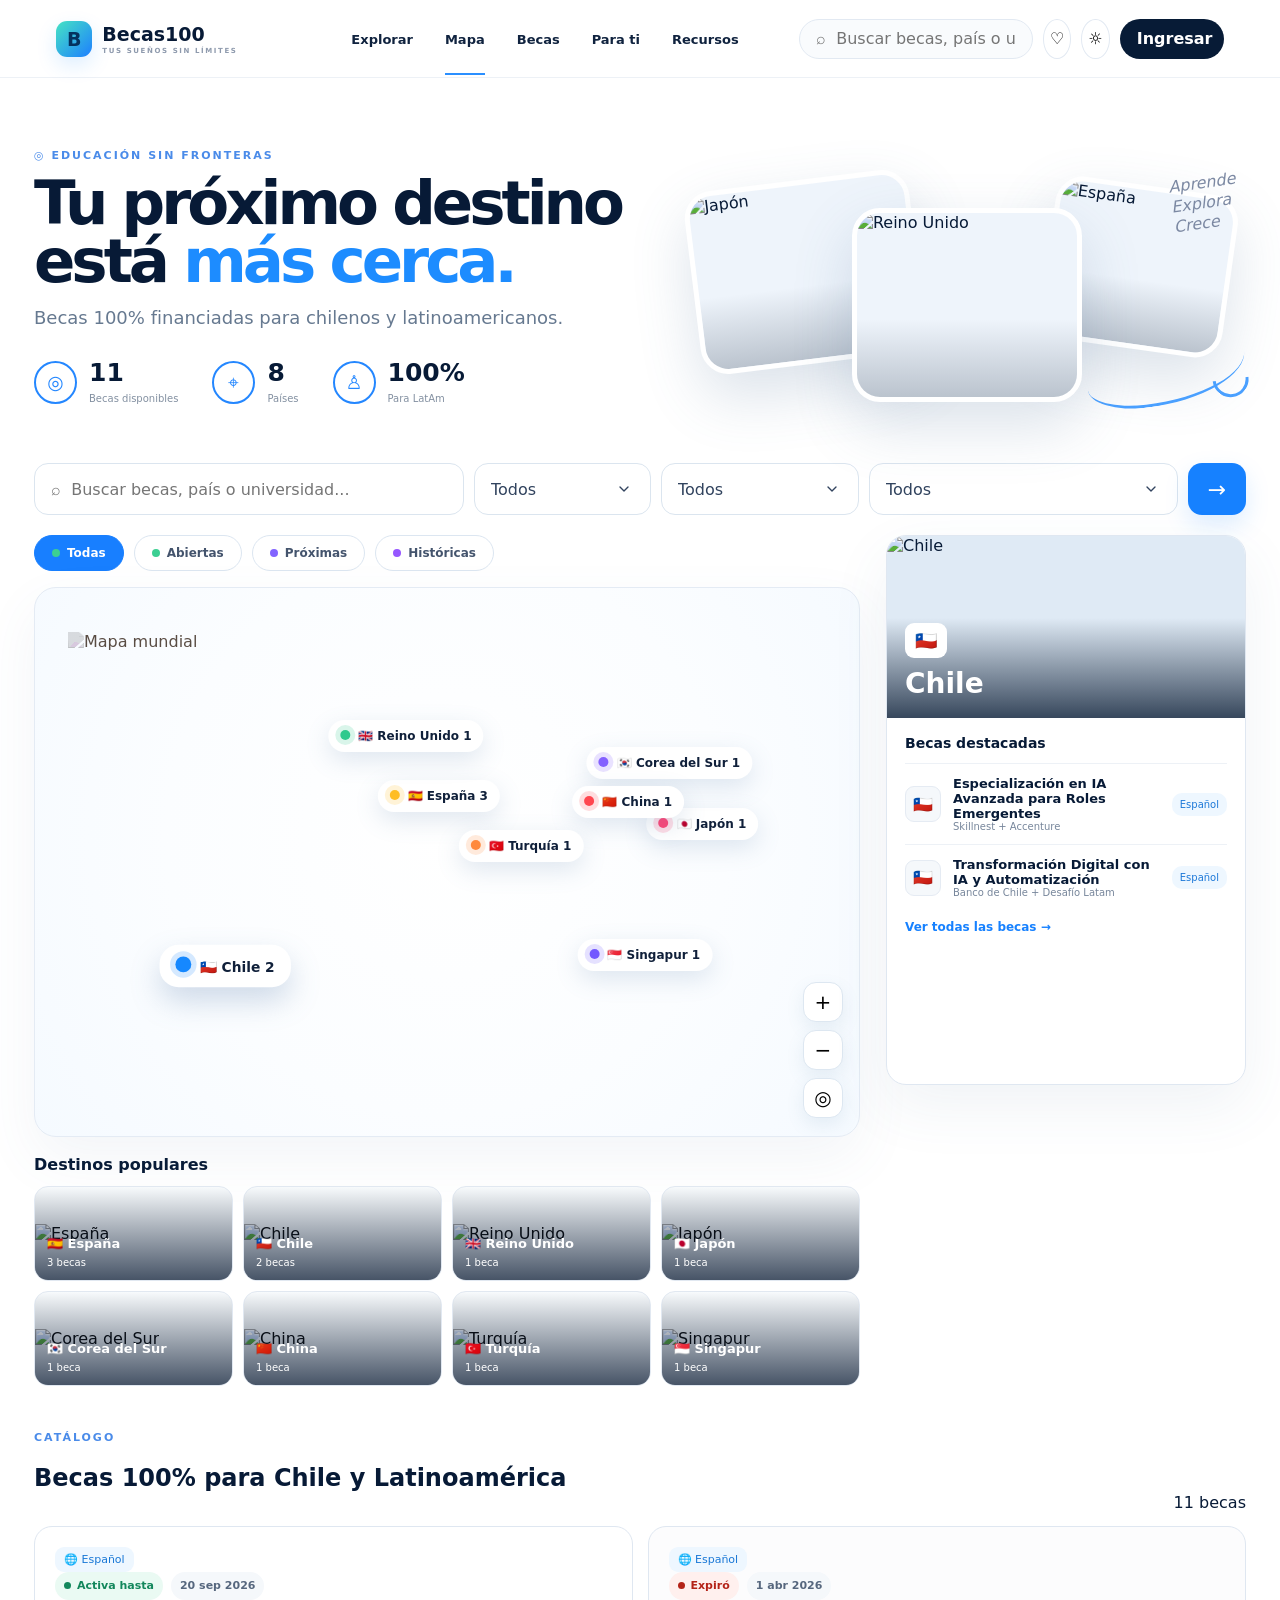
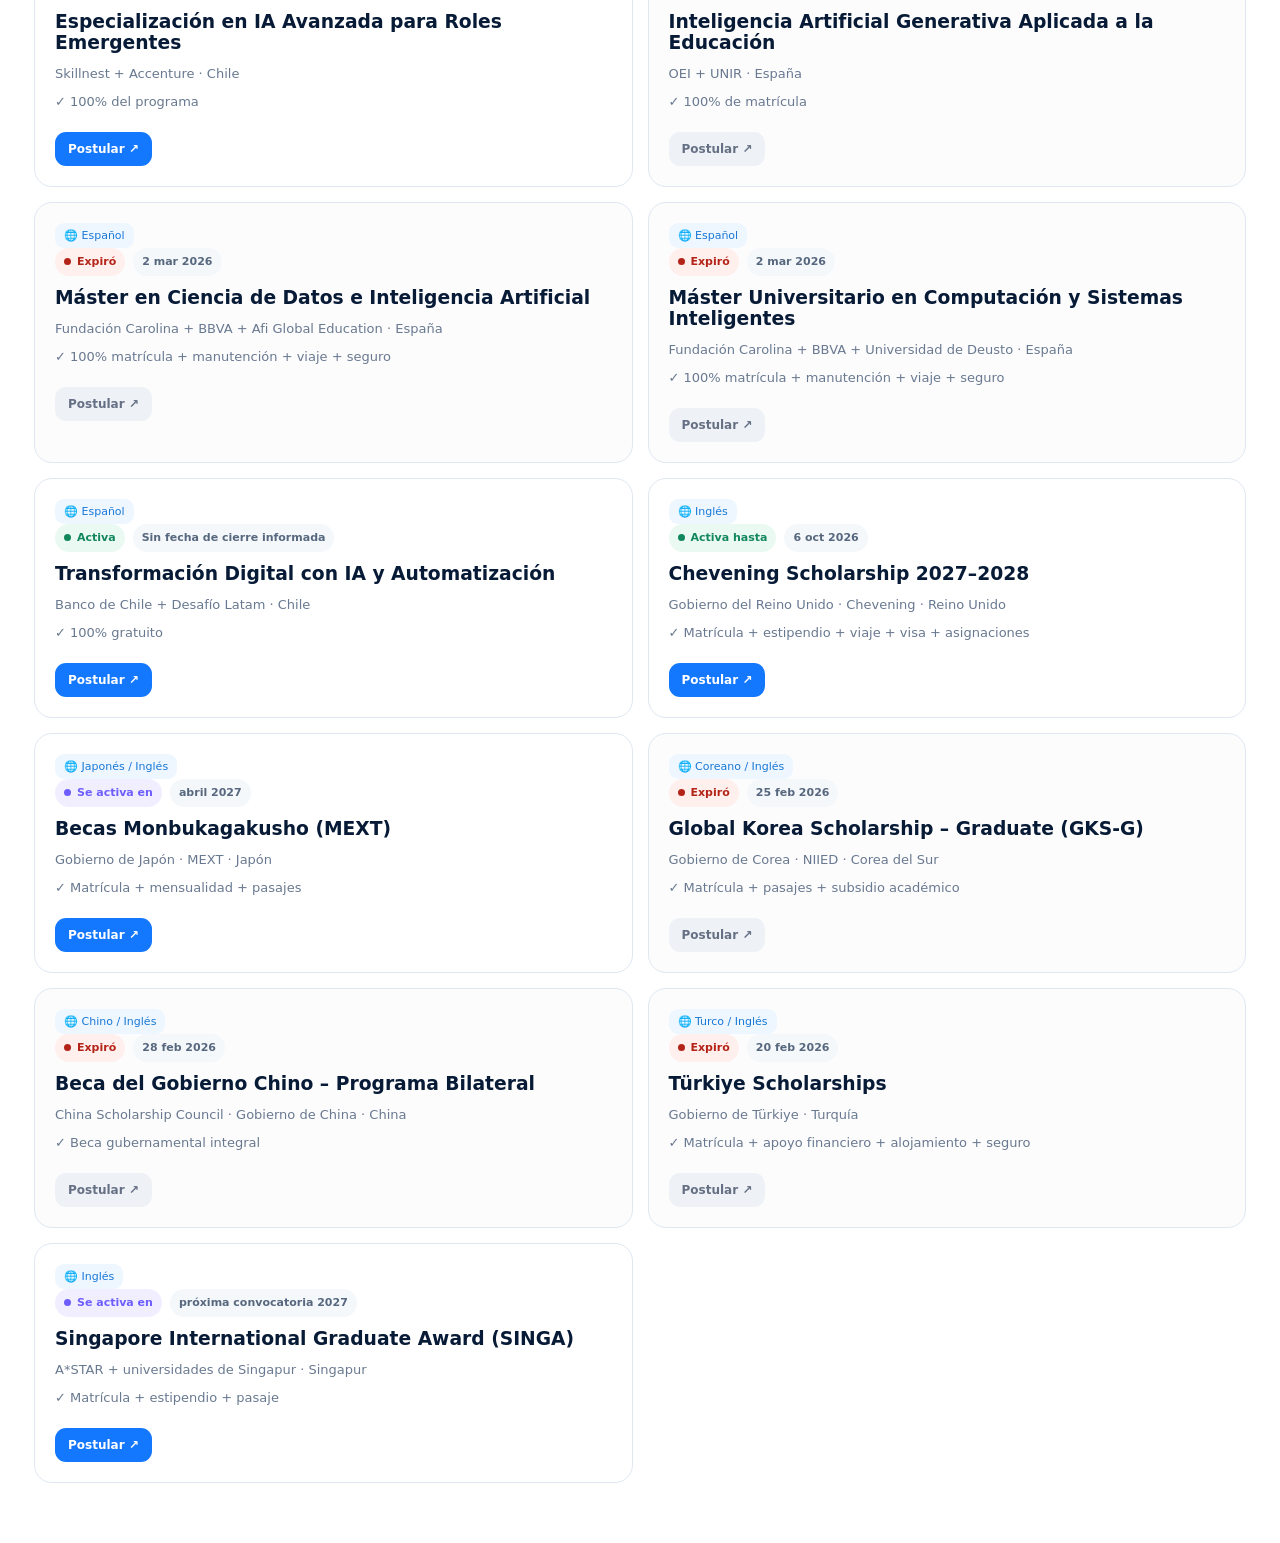
==== becas100/stable/index.html @ 0056ee4d "Fix South Korea destination image" ====
<!doctype html>
<html lang="es">
<head>
<meta charset="utf-8">
<meta name="viewport" content="width=device-width,initial-scale=1">
<title>Becas100</title>
<style>
:root{--blue:#1681ff;--ink:#071a36;--muted:#74839a;--line:#e3ebf5;--green:#32cf91;--purple:#7b61ff}
*{box-sizing:border-box}html{scroll-behavior:smooth}body{margin:0;background:#fff;color:var(--ink);font-family:Inter,ui-sans-serif,system-ui,-apple-system,BlinkMacSystemFont,"Segoe UI",sans-serif}
button,input,select{font:inherit}button{cursor:pointer}
.top{height:78px;border-bottom:1px solid #edf1f6;display:grid;grid-template-columns:230px 1fr 420px;align-items:center;padding:0 4.4%;position:sticky;top:0;background:rgba(255,255,255,.96);backdrop-filter:blur(14px);z-index:30}
.brand{display:flex;align-items:center;gap:10px;font-weight:900;font-size:19px}.logo{width:36px;height:36px;border-radius:11px;display:grid;place-items:center;background:linear-gradient(135deg,#45e3c4,#1d7fff);color:#04325f;box-shadow:0 8px 20px #1888ff25}.brand small{display:block;font-size:7px;letter-spacing:1.6px;color:#8e9aad;margin-top:2px}
nav{text-align:center}nav a{margin:0 16px;text-decoration:none;color:#10233f;font-size:13px;font-weight:760;position:relative}nav a.active:after{content:"";position:absolute;height:2px;background:#2a8fff;left:0;right:0;bottom:-28px}
.tools{display:flex;justify-content:flex-end;gap:10px;align-items:center}.headsearch{width:250px;height:40px;border:1px solid #e2e9f2;border-radius:22px;background:#f9fbfd;padding:0 16px;outline:none}.iconbtn{width:40px;height:40px;border-radius:50%;background:#fff;border:1px solid #e2e9f2}.profile{height:40px;border:0;border-radius:22px;background:#071b36;color:#fff;padding:0 17px;font-weight:800}
.page{max-width:1450px;margin:auto;padding:42px 34px 60px}
.hero{display:grid;grid-template-columns:1.02fr .98fr;align-items:center;gap:20px;min-height:315px}
.kicker{font-size:11px;letter-spacing:2px;color:#4a8be9;font-weight:900}.hero h1{font-size:61px;line-height:.95;letter-spacing:-4px;margin:12px 0 18px}.hero h1 span{color:#1d8cff}.hero p{font-size:18px;color:#667990;margin:0}
.stats{display:flex;gap:34px;margin-top:30px}.stat{display:flex;align-items:center;gap:12px}.statIcon{width:43px;height:43px;border:2px solid #2487ff;border-radius:50%;display:grid;place-items:center;color:#2487ff;font-size:19px}.stat strong{font-size:25px;display:block}.stat small{font-size:10px;color:#8390a1}
.photoArea{position:relative;height:280px}.travel{position:absolute;border:5px solid #fff;border-radius:28px;overflow:hidden;box-shadow:0 24px 60px #4c6e9633;background:#eef4fb}.travel img{width:100%;height:100%;object-fit:cover;display:block}.travel:after{content:"";position:absolute;inset:0;background:linear-gradient(180deg,transparent 58%,rgba(4,22,45,.22))}
.travel.japan{width:226px;height:184px;left:30px;top:42px;transform:rotate(-7deg)}.travel.uk{width:230px;height:194px;left:190px;top:70px;z-index:3}.travel.spain{width:184px;height:164px;left:385px;top:47px;transform:rotate(8deg)}
.travel:hover{z-index:9;transform:translateY(-7px) rotate(0) scale(1.025);transition:.25s}.scribble{position:absolute;right:8px;top:35px;color:#7b88a2;font-style:italic;transform:rotate(-8deg);line-height:1.25;font-size:16px}.loop{position:absolute;right:0;bottom:13px;width:160px;height:70px;border-bottom:3px solid #4aa0ff;border-radius:0 0 65% 35%;transform:rotate(-7deg)}.loop:after{content:"";position:absolute;right:-1px;bottom:-3px;width:30px;height:30px;border:3px solid #4aa0ff;border-left-color:transparent;border-top-color:transparent;border-radius:50%;transform:rotate(45deg)}
.filters{display:grid;grid-template-columns:1.65fr .65fr .65fr 1fr 58px;gap:10px;margin:28px 0 20px}.filters input,.filters select{height:52px;border:1px solid #dbe5ef;border-radius:14px;padding:0 16px;background:#fff;color:#31435e;outline:none}.filters select{appearance:none;-webkit-appearance:none;padding-left:16px;padding-right:50px;background-image:url("data:image/svg+xml,%3Csvg xmlns='http://www.w3.org/2000/svg' width='16' height='16' viewBox='0 0 24 24' fill='none' stroke='%2331435e' stroke-width='2' stroke-linecap='round' stroke-linejoin='round'%3E%3Cpath d='m6 9 6 6 6-6'/%3E%3C/svg%3E");background-repeat:no-repeat;background-position:right 18px center;background-size:16px}.filters input:focus,.filters select:focus{border-color:#92c0ff;box-shadow:0 0 0 4px #1681ff10}.go{border:0;border-radius:14px;background:var(--blue);color:#fff;font-size:22px;box-shadow:0 10px 24px #1681ff25}
.workspace{display:grid;grid-template-columns:minmax(0,1fr) 360px;gap:26px;align-items:start}.chips{display:flex;gap:10px;margin:0 0 16px}.chip{border:1px solid #dce6f1;border-radius:22px;background:#fff;padding:10px 17px;font-size:12px;font-weight:800;color:#44546d}.chip i{width:8px;height:8px;border-radius:50%;display:inline-block;margin-right:7px;background:#3ccf92}.chip:nth-child(3) i{background:#8264ff}.chip:nth-child(4) i{background:#9657ff}.chip.active{background:#187fff;color:#fff;border-color:#187fff}
.mapCard{height:550px;border:1px solid #e4ebf4;border-radius:22px;position:relative;overflow:hidden;background:radial-gradient(circle at 50% 45%,#fff 0,#fbfdff 55%,#f5faff 100%);box-shadow:0 22px 55px #52769b12}
.mapImgWrap{position:absolute;left:4%;right:4%;top:8%;bottom:10%;display:flex;align-items:center;justify-content:center}.mapImg{width:100%;height:100%;object-fit:contain;opacity:.92;filter:sepia(0) saturate(.45) hue-rotate(165deg) brightness(1.65) contrast(.72);mix-blend-mode:multiply}
.mapDots{position:absolute;inset:0;background-image:radial-gradient(circle,#88c8ff 1.15px,transparent 1.3px);background-size:7px 7px;mask-image:url("https://raw.githubusercontent.com/flekschas/simple-world-map/master/world-map.min.svg");-webkit-mask-image:url("https://raw.githubusercontent.com/flekschas/simple-world-map/master/world-map.min.svg");mask-repeat:no-repeat;-webkit-mask-repeat:no-repeat;mask-size:91% auto;-webkit-mask-size:91% auto;mask-position:center;-webkit-mask-position:center;opacity:.95;pointer-events:none}
.routes{position:absolute;inset:0;width:100%;height:100%;pointer-events:none}.routes path{fill:none;stroke:#4b9dff;stroke-width:2;stroke-dasharray:7 7;animation:dash 12s linear infinite}
.marker{position:absolute;transform:translate(-50%,-50%);border:0;background:#fff;border-radius:18px;padding:9px 12px;font-size:12px;font-weight:850;color:#10203a;box-shadow:0 8px 24px #5c7eaa30;white-space:nowrap;transition:.2s}.marker:before{content:"";width:10px;height:10px;border-radius:50%;background:var(--c);display:inline-block;margin-right:8px;box-shadow:0 0 0 5px color-mix(in srgb,var(--c) 18%,transparent)}.marker:hover,.marker.active{transform:translate(-50%,-50%) scale(1.06);box-shadow:0 13px 28px #5178a844}.marker.chile{padding:11px 15px;font-size:13px}.marker.chile:before{width:15px;height:15px}
.mapControls{position:absolute;right:16px;bottom:18px;display:grid;gap:8px}.mapControls button{width:40px;height:40px;border-radius:13px;border:1px solid #dde7f1;background:#fff;box-shadow:0 7px 18px #557ba31c;font-size:20px}
.side{border:1px solid #dfe7f1;border-radius:20px;background:#fff;min-height:550px;box-shadow:0 22px 58px #45698f14;overflow:hidden;position:sticky;top:96px}.cover{height:182px;position:relative;overflow:hidden;background:#dfeaf5}.cover img{width:100%;height:100%;object-fit:cover;display:block}.cover:after{content:"";position:absolute;inset:0;background:linear-gradient(180deg,transparent 45%,rgba(2,20,44,.76))}.coverFlag{position:absolute;left:18px;bottom:60px;z-index:2;background:#fff;border-radius:9px;padding:7px 10px;font-size:18px}.coverTitle{position:absolute;left:18px;bottom:18px;z-index:2;color:#fff;font-size:28px;font-weight:900}.sideBody{padding:17px 18px}.sideBody h3{font-size:14px;margin:0 0 12px}.sch{display:grid;grid-template-columns:38px 1fr auto;gap:10px;align-items:center;border-top:1px solid #edf1f6;padding:12px 0}.flagBox{width:36px;height:36px;border-radius:9px;background:#f5f8fb;border:1px solid #e5ebf3;display:grid;place-items:center}.sch strong{font-size:13px;display:block}.sch small{font-size:10px;color:#77869b;display:block}.lang{font-size:10px;color:#1c78d8;background:#eef7ff;padding:6px 8px;border-radius:10px}.sideLink{display:inline-block;margin-top:10px;text-decoration:none;color:#1681ff;font-size:12px;font-weight:850}
.destinations{margin-top:18px}.destinations h3{font-size:16px;margin:0 0 12px}.destRow{display:grid;grid-template-columns:repeat(4,1fr);gap:10px}.dest{height:95px;border:1px solid #e1e8f1;border-radius:14px;overflow:hidden;position:relative;background:#f7fafc;padding:0;text-align:left}.dest img{width:100%;height:100%;object-fit:cover}.dest:after{content:"";position:absolute;inset:0;background:linear-gradient(180deg,rgba(255,255,255,.05),rgba(3,20,45,.72))}.dest span{position:absolute;left:12px;right:10px;bottom:10px;z-index:2;color:#fff}.dest b{display:block;font-size:13px}.dest small{font-size:10px}
.catalog{margin-top:45px}.catalogHead{display:flex;justify-content:space-between;align-items:end}.grid{display:grid;grid-template-columns:repeat(2,1fr);gap:15px;margin-top:14px}.card{border:1px solid #dfe7f1;border-radius:18px;padding:20px;background:#fff;transition:.25s}.card:hover{transform:translateY(-4px);box-shadow:0 16px 34px #496e9818}.badge{display:inline-block;padding:6px 9px;border-radius:9px;background:#eef7ff;color:#1877d6;font-size:11px}.card h3{margin:9px 0}.card p{font-size:13px;color:#697990}.apply{display:inline-block;margin-top:10px;background:#1478ff;color:#fff;text-decoration:none;padding:10px 13px;border-radius:11px;font-weight:800;font-size:12px}
@keyframes dash{to{stroke-dashoffset:-240}}@media(max-width:980px){.top{grid-template-columns:1fr auto}.tools .headsearch,nav{display:none}.page{padding:24px 16px}.hero{grid-template-columns:1fr}.hero h1{font-size:46px}.photoArea{height:210px;overflow:hidden}.travel.japan{left:0;width:170px;height:140px}.travel.uk{left:120px;top:52px;width:170px;height:145px}.travel.spain{left:240px;width:150px;height:130px}.scribble,.loop{display:none}.filters{grid-template-columns:1fr 1fr}.filters input{grid-column:1/-1}.workspace{grid-template-columns:1fr}.side{position:static;min-height:auto}.mapCard{height:480px}.grid{grid-template-columns:1fr}.destRow{grid-template-columns:repeat(2,1fr)}}
</style>
</head>
<body>
<header class="top">
  <div class="brand"><div class="logo">B</div><div>Becas100<small>TUS SUEÑOS SIN LÍMITES</small></div></div>
  <nav><a href="#mapa">Explorar</a><a href="#mapa" class="active">Mapa</a><a href="#becas">Becas</a><a href="#destinos">Para ti</a><a href="#recursos">Recursos</a></nav>
  <div class="tools"><input class="headsearch" placeholder="⌕  Buscar becas, país o universidad..."><button class="iconbtn">♡</button><button class="iconbtn">☼</button><button class="profile">Ingresar</button></div>
</header>
<main class="page">
<section class="hero">
  <div>
    <div class="kicker">◎ EDUCACIÓN SIN FRONTERAS</div>
    <h1>Tu próximo destino<br>está <span>más cerca.</span></h1>
    <p>Becas 100% financiadas para chilenos y latinoamericanos.</p>
    <div class="stats">
      <div class="stat"><div class="statIcon">◎</div><div><strong id="total">11</strong><small>Becas disponibles</small></div></div>
      <div class="stat"><div class="statIcon">⌖</div><div><strong id="countries">8</strong><small>Países</small></div></div>
      <div class="stat"><div class="statIcon">♙</div><div><strong>100%</strong><small>Para LatAm</small></div></div>
    </div>
  </div>
  <div class="photoArea">
    <div class="travel japan"><img src="https://images.unsplash.com/photo-1528360983277-13d401cdc186?auto=format&fit=crop&w=900&q=82" alt="Japón"></div>
    <div class="travel uk"><img src="https://images.unsplash.com/photo-1513635269975-59663e0ac1ad?auto=format&fit=crop&w=900&q=82" alt="Reino Unido"></div>
    <div class="travel spain"><img src="https://images.unsplash.com/photo-1539037116277-4db20889f2d4?auto=format&fit=crop&w=900&q=82" alt="España"></div>
    <div class="scribble">Aprende<br>Explora<br>Crece</div><div class="loop"></div>
  </div>
</section>
<section class="filters">
  <input id="q" placeholder="⌕  Buscar becas, país o universidad...">
  <select id="country"><option value="">Todos</option></select>
  <select id="language"><option value="">Todos</option></select>
  <select id="level"><option value="">Todos</option></select>
  <button id="go" class="go">→</button>
</section>
<section class="workspace" id="mapa">
<div>
  <div class="chips">
    <button class="chip active" data-status=""><i></i>Todas</button>
    <button class="chip" data-status="open"><i></i>Abiertas</button>
    <button class="chip" data-status="upcoming"><i></i>Próximas</button>
    <button class="chip" data-status="closed"><i></i>Históricas</button>
  </div>
  <div class="mapCard" id="mapCard">
    <div class="mapImgWrap"><img class="mapImg" src="https://raw.githubusercontent.com/flekschas/simple-world-map/master/world-map.min.svg" alt="Mapa mundial"></div>
    <div class="mapDots"></div>
    <svg class="routes" viewBox="0 0 1000 550" preserveAspectRatio="none">
      <path id="routePath" d=""></path>
    </svg>
    <div id="markers"></div>
    <div class="mapControls"><button id="plus">+</button><button id="minus">−</button><button id="reset">◎</button></div>
  </div>
  <section class="destinations" id="destinos"><h3>Destinos populares</h3><div class="destRow" id="destRow"></div></section>
</div>
<aside class="side" id="side"></aside>
</section>
<section class="catalog" id="becas">
  <div class="catalogHead"><div><div class="kicker">CATÁLOGO</div><h2>Becas 100% para Chile y Latinoamérica</h2></div><span id="countText"></span></div>
  <div class="grid" id="grid"></div>
</section>
</main>
<script>
const DATA=[
{id:'skillnest',title:'Especialización en IA Avanzada para Roles Emergentes',institution:'Skillnest + Accenture',country:'Chile',mode:'Online',level:'Especialización',language:'Español',coverage:'100% del programa',status:'open',url:'https://root-ia.skillnest.com/'},
{id:'oei',title:'Inteligencia Artificial Generativa Aplicada a la Educación',institution:'OEI + UNIR',country:'España',mode:'Online',level:'Curso universitario',language:'Español',coverage:'100% de matrícula',status:'closed',url:'https://oei.int/becas/500-becas-oei-unir-para-cursos-especializados-dirigidas-a-docentes/'},
{id:'fc1',title:'Máster en Ciencia de Datos e Inteligencia Artificial',institution:'Fundación Carolina + BBVA + Afi Global Education',country:'España',mode:'Presencial',level:'Máster',language:'Español',coverage:'100% matrícula + manutención + viaje + seguro',status:'closed',url:'https://gestion.fundacioncarolina.es/programas/6411'},
{id:'fc2',title:'Máster Universitario en Computación y Sistemas Inteligentes',institution:'Fundación Carolina + BBVA + Universidad de Deusto',country:'España',mode:'Presencial',level:'Máster',language:'Español',coverage:'100% matrícula + manutención + viaje + seguro',status:'closed',url:'https://gestion.fundacioncarolina.es/programas/6503'},
{id:'bch',title:'Transformación Digital con IA y Automatización',institution:'Banco de Chile + Desafío Latam',country:'Chile',mode:'Online',level:'Curso',language:'Español',coverage:'100% gratuito',status:'open',url:'https://talentotp.desafiolatam.cl/'},
{id:'chev',title:'Chevening Scholarship 2027–2028',institution:'Gobierno del Reino Unido · Chevening',country:'Reino Unido',mode:'Presencial',level:'Máster',language:'Inglés',coverage:'Matrícula + estipendio + viaje + visa + asignaciones',status:'open',url:'https://www.chevening.org/scholarship/chile/'},
{id:'mext',title:'Becas Monbukagakusho (MEXT)',institution:'Gobierno de Japón · MEXT',country:'Japón',mode:'Presencial',level:'Pregrado / Posgrado',language:'Japonés / Inglés',coverage:'Matrícula + mensualidad + pasajes',status:'upcoming',url:'https://www.cl.emb-japan.go.jp/itpr_es/becas.html'},
{id:'gks',title:'Global Korea Scholarship – Graduate (GKS-G)',institution:'Gobierno de Corea · NIIED',country:'Corea del Sur',mode:'Presencial',level:'Máster / Doctorado',language:'Coreano / Inglés',coverage:'Matrícula + pasajes + subsidio académico',status:'closed',url:'https://overseas.mofa.go.kr/cl-es/brd/m_6575/view.do?seq=761875'},
{id:'china',title:'Beca del Gobierno Chino – Programa Bilateral',institution:'China Scholarship Council · Gobierno de China',country:'China',mode:'Presencial',level:'Pregrado / Máster / Doctorado',language:'Chino / Inglés',coverage:'Beca gubernamental integral',status:'closed',url:'https://cl.china-embassy.gov.cn/esp/fzxz/202510/t20251028_11742685.htm'},
{id:'turkiye',title:'Türkiye Scholarships',institution:'Gobierno de Türkiye',country:'Turquía',mode:'Presencial',level:'Pregrado / Máster / Doctorado',language:'Turco / Inglés',coverage:'Matrícula + apoyo financiero + alojamiento + seguro',status:'closed',url:'https://www.turkiyeburslari.gov.tr/announcements/turkiye-scholarships-2026-applications-121'},
{id:'singa',title:'Singapore International Graduate Award (SINGA)',institution:'A*STAR + universidades de Singapur',country:'Singapur',mode:'Presencial',level:'Doctorado',language:'Inglés',coverage:'Matrícula + estipendio + pasaje',status:'upcoming',url:'https://www.a-star.edu.sg/qinc/scholarship'}];
const META={
'Chile':{flag:'🇨🇱',x:23,y:69,c:'#1688ff',img:'https://images.unsplash.com/photo-1518509562904-e7ef99cdcc86?auto=format&fit=crop&w=900&q=82'},
'España':{flag:'🇪🇸',x:49,y:38,c:'#ffbd24',img:'https://images.unsplash.com/photo-1539037116277-4db20889f2d4?auto=format&fit=crop&w=900&q=82'},
'Reino Unido':{flag:'🇬🇧',x:45,y:27,c:'#30c98d',img:'https://images.unsplash.com/photo-1513635269975-59663e0ac1ad?auto=format&fit=crop&w=900&q=82'},
'Japón':{flag:'🇯🇵',x:81,y:43,c:'#ff4476',img:'https://images.unsplash.com/photo-1528360983277-13d401cdc186?auto=format&fit=crop&w=900&q=82'},
'China':{flag:'🇨🇳',x:72,y:39,c:'#ff464f',img:'https://images.unsplash.com/photo-1508804185872-d7badad00f7d?auto=format&fit=crop&w=900&q=82'},
'Corea del Sur':{flag:'🇰🇷',x:77,y:32,c:'#8460ff',img:'https://images.unsplash.com/photo-1780742349905-9da868077544?auto=format&fit=crop&w=900&q=82',fallback:'https://images.unsplash.com/photo-1777550873294-6a4db5d57a00?auto=format&fit=crop&w=900&q=82'},
'Turquía':{flag:'🇹🇷',x:59,y:47,c:'#ff8a3d',img:'https://images.unsplash.com/photo-1524231757912-21f4fe3a7200?auto=format&fit=crop&w=900&q=82'},
'Singapur':{flag:'🇸🇬',x:74,y:67,c:'#7258ff',img:'https://images.unsplash.com/photo-1525625293386-3f8f99389edd?auto=format&fit=crop&w=900&q=82'}};
let currentStatus='',selected='Chile',zoom=1;
const $=id=>document.getElementById(id);
const esc=s=>String(s??'').replace(/[&<>"']/g,m=>({'&':'&amp;','<':'&lt;','>':'&gt;','"':'&quot',"'":'&#39;'}[m]));
function filtered(){const q=$('q').value.toLowerCase().trim();return DATA.filter(s=>(!currentStatus||s.status===currentStatus)&&(!$('country').value||s.country===$('country').value)&&(!$('language').value||s.language===$('language').value)&&(!$('level').value||s.level===$('level').value)&&(!q||[s.title,s.institution,s.country,s.language].join(' ').toLowerCase().includes(q)))}
function groups(data){return data.reduce((a,s)=>{(a[s.country]??=[]).push(s);return a},{})}
function card(s){return `<article class="card"><span class="badge">🌐 ${esc(s.language)}</span><h3>${esc(s.title)}</h3><p>${esc(s.institution)} · ${esc(s.country)}</p><p>✓ ${esc(s.coverage)}</p><a class="apply" href="${esc(s.url)}" target="_blank" rel="noopener">Postular ↗</a></article>`}
function render(){const data=filtered(),g=groups(data);$('total').textContent=data.length;$('countries').textContent=Object.keys(g).length;$('countText').textContent=`${data.length} becas`;$('grid').innerHTML=data.map(card).join('')||'<p>No hay becas con estos filtros.</p>';
$('markers').innerHTML=Object.entries(g).map(([c,a])=>{const m=META[c];return `<button class="marker ${c==='Chile'?'chile':''} ${selected===c?'active':''}" data-c="${esc(c)}" style="left:${m.x}%;top:${m.y}%;--c:${m.c}">${m.flag} ${esc(c)} ${a.length}</button>`}).join('');
document.querySelectorAll('.marker').forEach(b=>b.onclick=()=>{selected=b.dataset.c;render()});
$('destRow').innerHTML=Object.entries(g).sort((a,b)=>b[1].length-a[1].length).slice(0,8).map(([c,a])=>{const m=META[c];return `<button class="dest" data-c="${esc(c)}"><img src="${m.img}" alt="${esc(c)}" onerror="if(this.dataset.fallback){this.style.display='none';return}this.dataset.fallback='1';if(m.fallback){this.src=m.fallback}else{this.style.display='none'}"><span><b>${m.flag} ${esc(c)}</b><small>${a.length} beca${a.length===1?'':'s'}</small></span></button>`}).join('');
document.querySelectorAll('.dest').forEach(b=>b.onclick=()=>{selected=b.dataset.c;render()});
if(!g[selected]) selected=Object.keys(g)[0]||''; renderSide(g[selected]||[]); drawRoute();}
function renderSide(items){if(!selected||!items.length){$('side').innerHTML='<div style="padding:60px 25px;text-align:center;color:#7e8ca0"><h3>Explora un destino</h3><p>Selecciona un marcador para ver sus becas.</p></div>';return}const m=META[selected];$('side').innerHTML=`<div class="cover"><img src="${m.img}" alt="${esc(selected)}" onerror="if(this.dataset.fallback){this.style.display='none';return}this.dataset.fallback='1';if(m.fallback){this.src=m.fallback}else{this.style.display='none'}"><div class="coverFlag">${m.flag}</div><div class="coverTitle">${esc(selected)}</div></div><div class="sideBody"><h3>Becas destacadas</h3>${items.slice(0,4).map(s=>`<div class="sch"><div class="flagBox">${m.flag}</div><div><strong>${esc(s.title)}</strong><small>${esc(s.institution)}</small></div><span class="lang">${esc(s.language)}</span></div>`).join('')}<a class="sideLink" href="#becas">Ver todas las becas →</a></div>`}
function drawRoute(){const m=META[selected];if(!m||selected==='Chile'){$('routePath').setAttribute('d','');return}const a={x:230,y:380},b={x:m.x*10,y:m.y*5.5},cx=(a.x+b.x)/2,cy=Math.min(a.y,b.y)-95;$('routePath').setAttribute('d',`M${a.x},${a.y} Q${cx},${cy} ${b.x},${b.y}`)}
function fillOptions(id,vals){$(id).innerHTML=`<option value="">Todos</option>`+[...new Set(vals)].sort().map(v=>`<option>${esc(v)}</option>`).join('')}
fillOptions('country',DATA.map(x=>x.country));fillOptions('language',DATA.map(x=>x.language));fillOptions('level',DATA.map(x=>x.level));
['q','country','language','level'].forEach(id=>$(id).addEventListener(id==='q'?'input':'change',render));$('go').onclick=render;document.querySelectorAll('.chip').forEach(b=>b.onclick=()=>{currentStatus=b.dataset.status;document.querySelectorAll('.chip').forEach(x=>x.classList.toggle('active',x===b));render()});
$('plus').onclick=()=>{zoom=Math.min(1.22,zoom+.08);$('mapCard').style.setProperty('--zoom',zoom)};$('minus').onclick=()=>{zoom=Math.max(1,zoom-.08)};$('reset').onclick=()=>{zoom=1};
render();
</script>
<script src="auth-dashboard.js?v=1"></script>
<script src="catalog-status.js?v=1"></script>
</body>
</html>
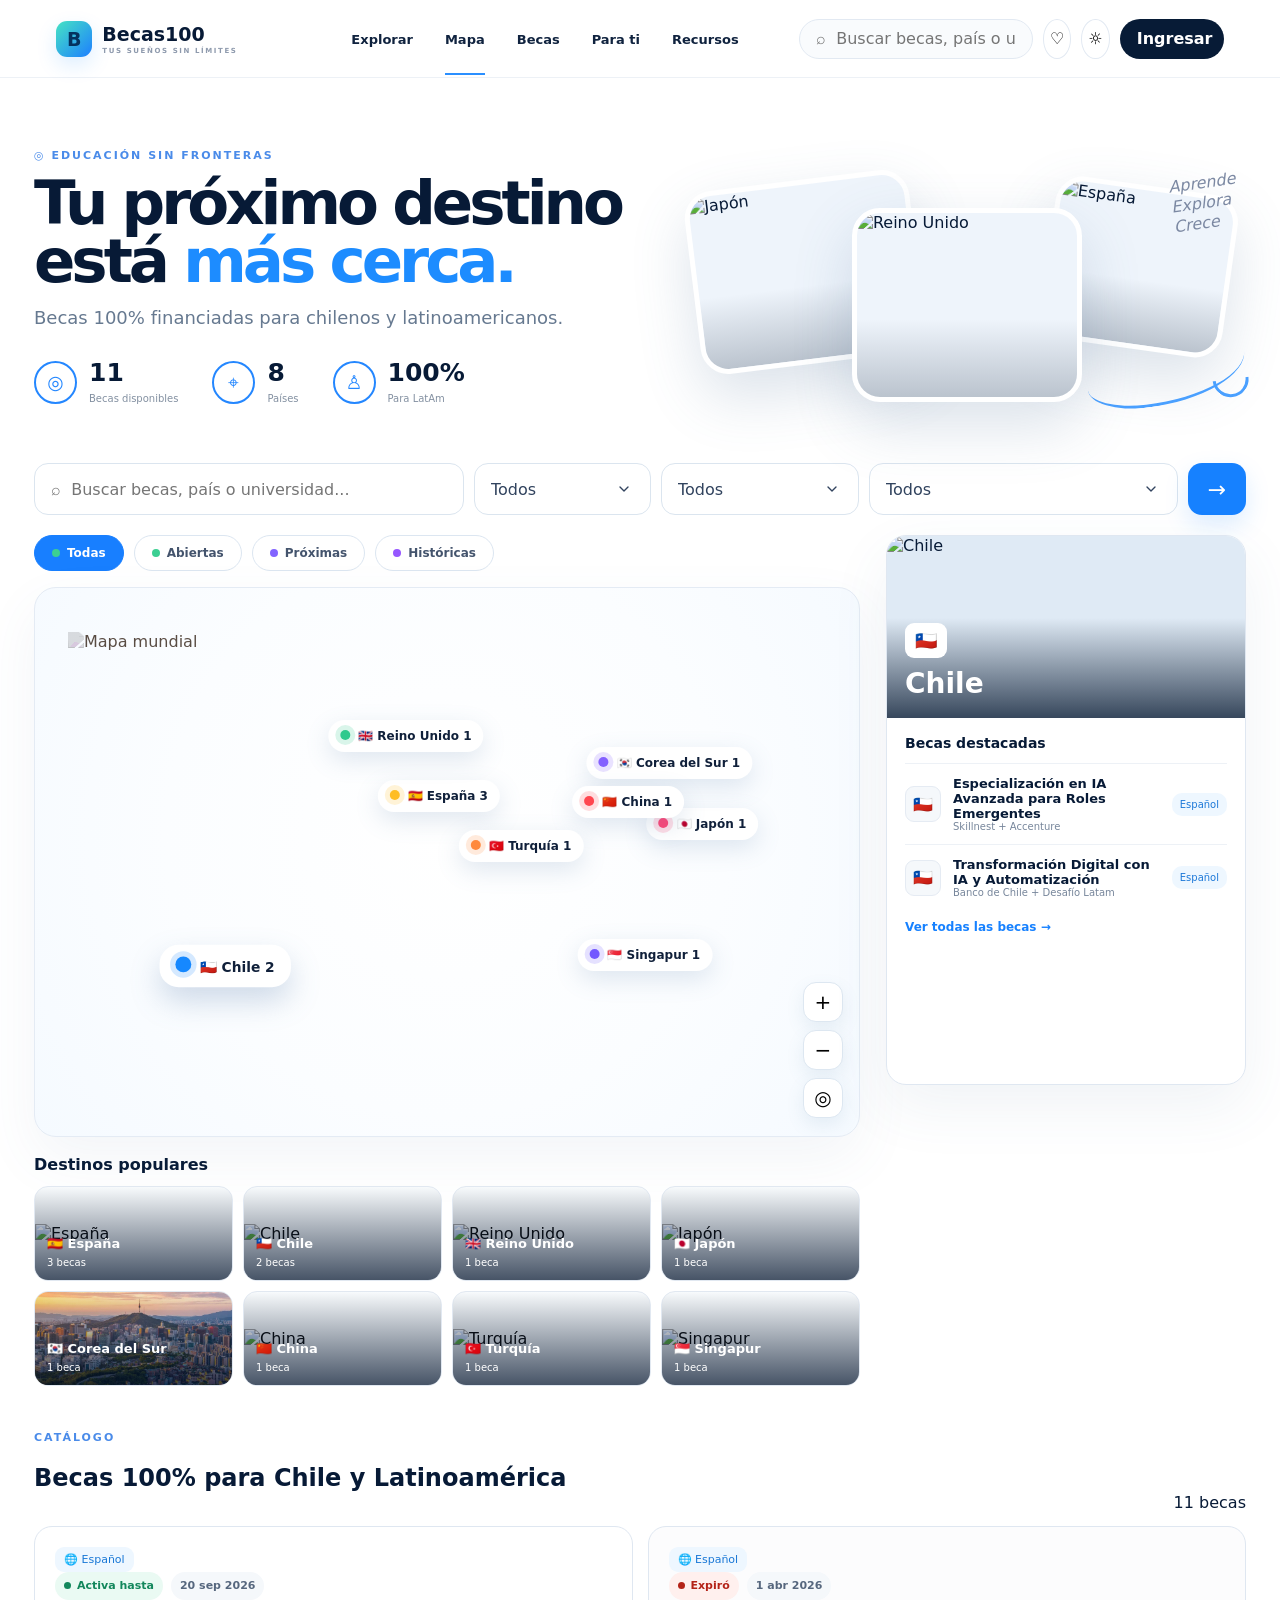
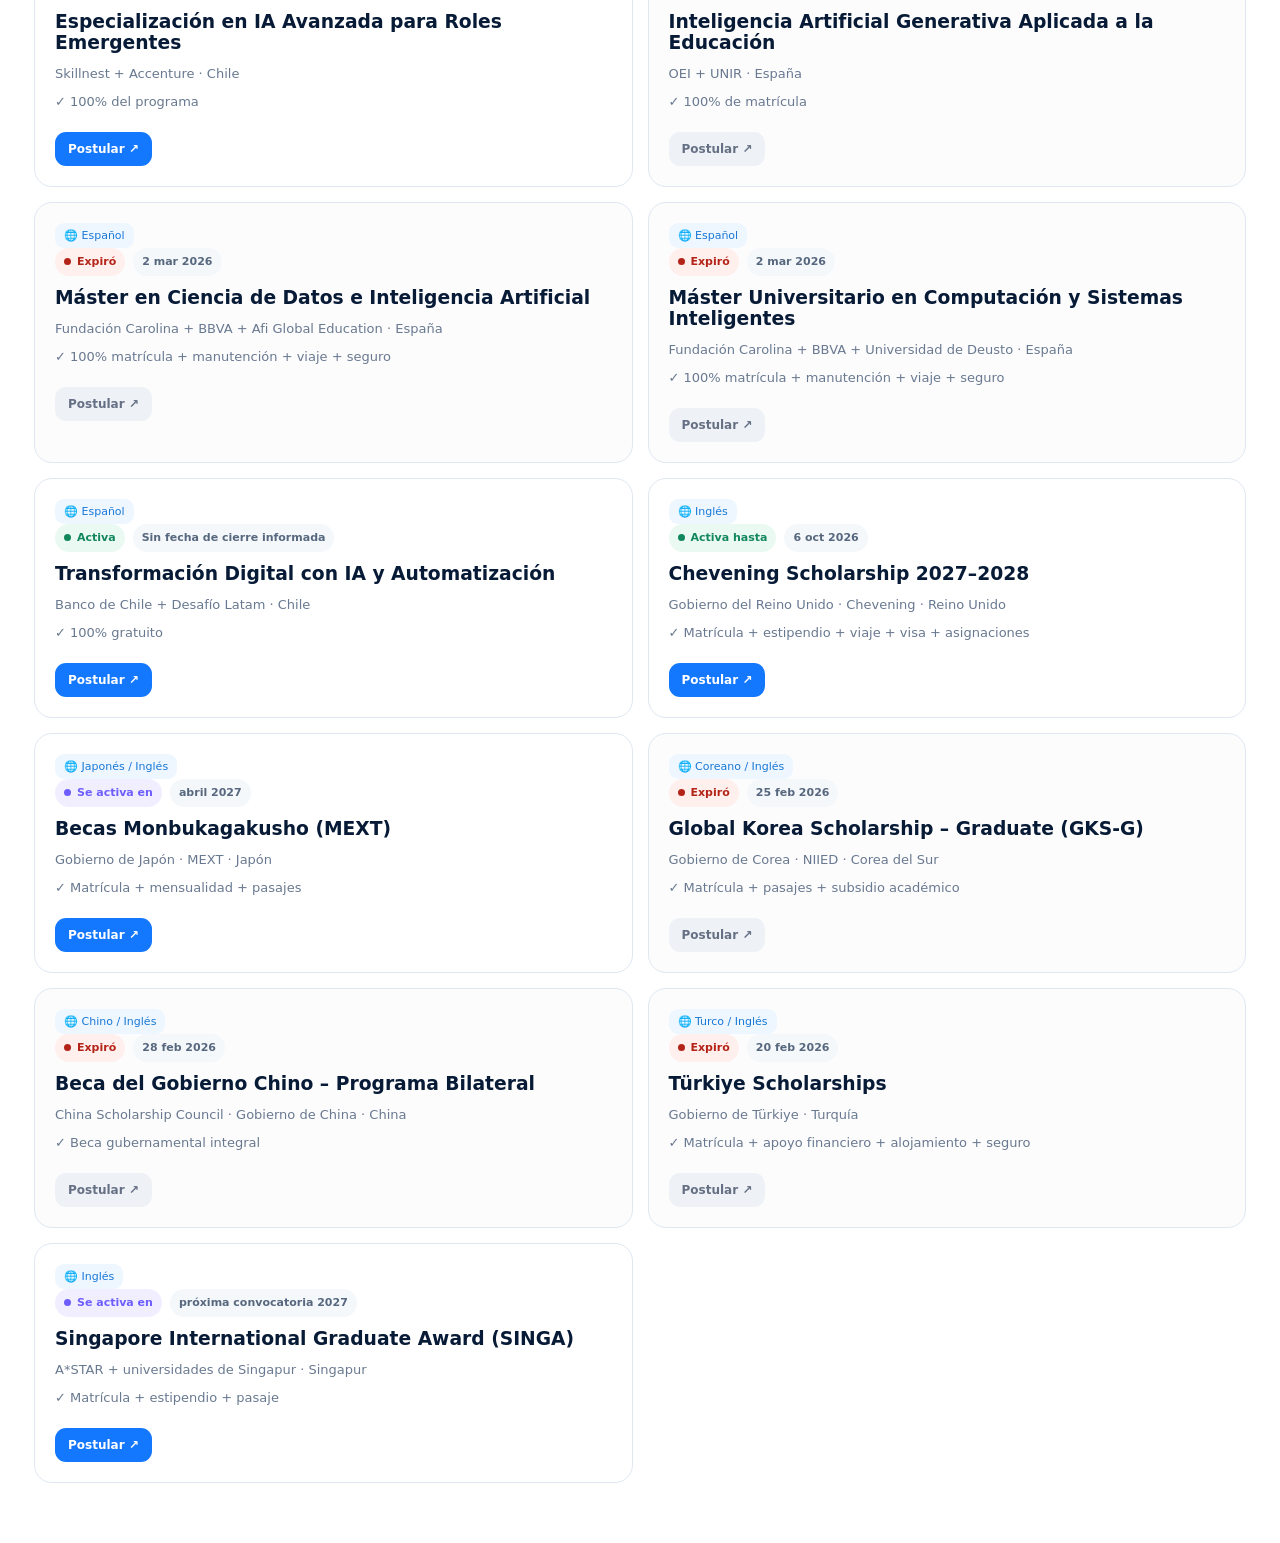
==== commit 8d5c0839: "Use exact selected South Korea image locally" ====
--- a/becas100/stable/index.html
+++ b/becas100/stable/index.html
@@ -110,7 +110,7 @@
 'Reino Unido':{flag:'🇬🇧',x:45,y:27,c:'#30c98d',img:'https://images.unsplash.com/photo-1513635269975-59663e0ac1ad?auto=format&fit=crop&w=900&q=82'},
 'Japón':{flag:'🇯🇵',x:81,y:43,c:'#ff4476',img:'https://images.unsplash.com/photo-1528360983277-13d401cdc186?auto=format&fit=crop&w=900&q=82'},
 'China':{flag:'🇨🇳',x:72,y:39,c:'#ff464f',img:'https://images.unsplash.com/photo-1508804185872-d7badad00f7d?auto=format&fit=crop&w=900&q=82'},
-'Corea del Sur':{flag:'🇰🇷',x:77,y:32,c:'#8460ff',img:'https://images.unsplash.com/photo-1780742349905-9da868077544?auto=format&fit=crop&w=900&q=82',fallback:'https://images.unsplash.com/photo-1777550873294-6a4db5d57a00?auto=format&fit=crop&w=900&q=82'},
+'Corea del Sur':{flag:'🇰🇷',x:77,y:32,c:'#8460ff',img:'assets/korea-selected.jpg?v=1',fallback:'https://images.unsplash.com/photo-1780742349905-9da868077544?auto=format&fit=crop&w=900&q=82'},
 'Turquía':{flag:'🇹🇷',x:59,y:47,c:'#ff8a3d',img:'https://images.unsplash.com/photo-1524231757912-21f4fe3a7200?auto=format&fit=crop&w=900&q=82'},
 'Singapur':{flag:'🇸🇬',x:74,y:67,c:'#7258ff',img:'https://images.unsplash.com/photo-1525625293386-3f8f99389edd?auto=format&fit=crop&w=900&q=82'}};
 let currentStatus='',selected='Chile',zoom=1;
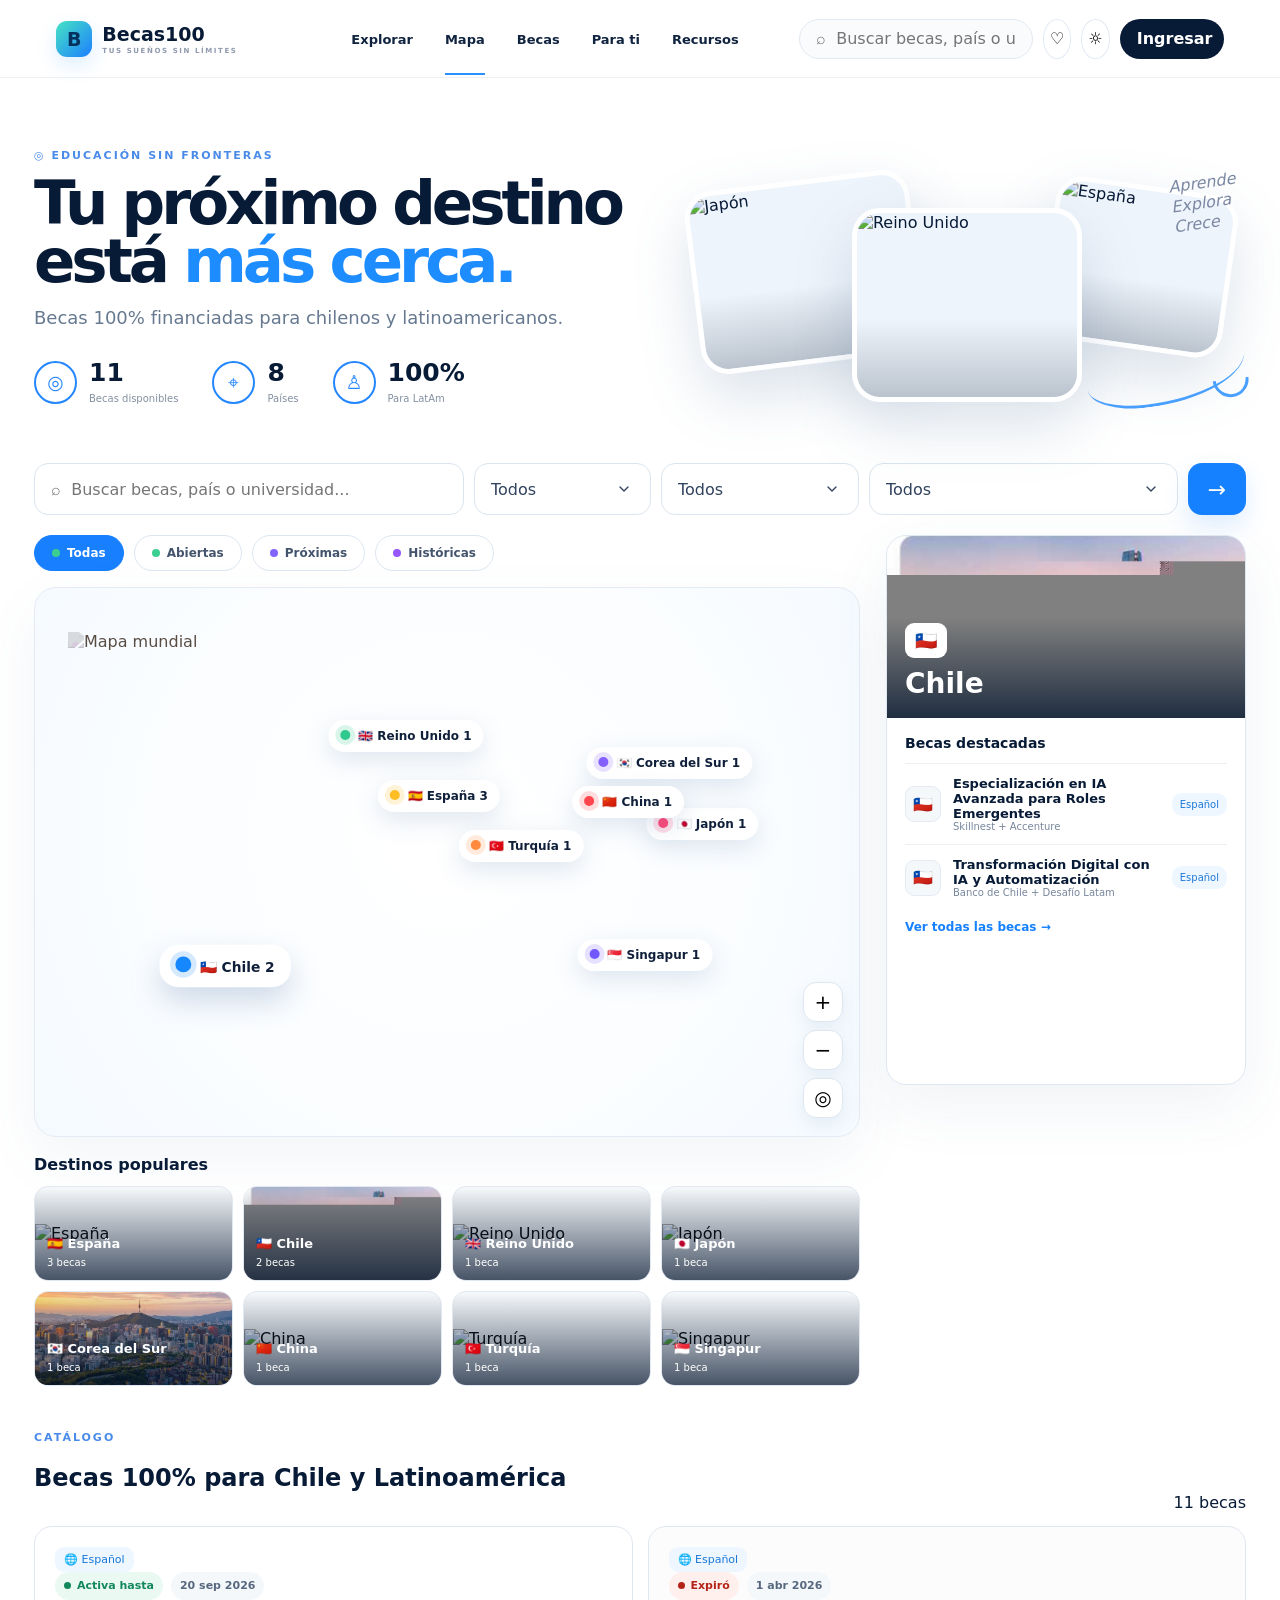
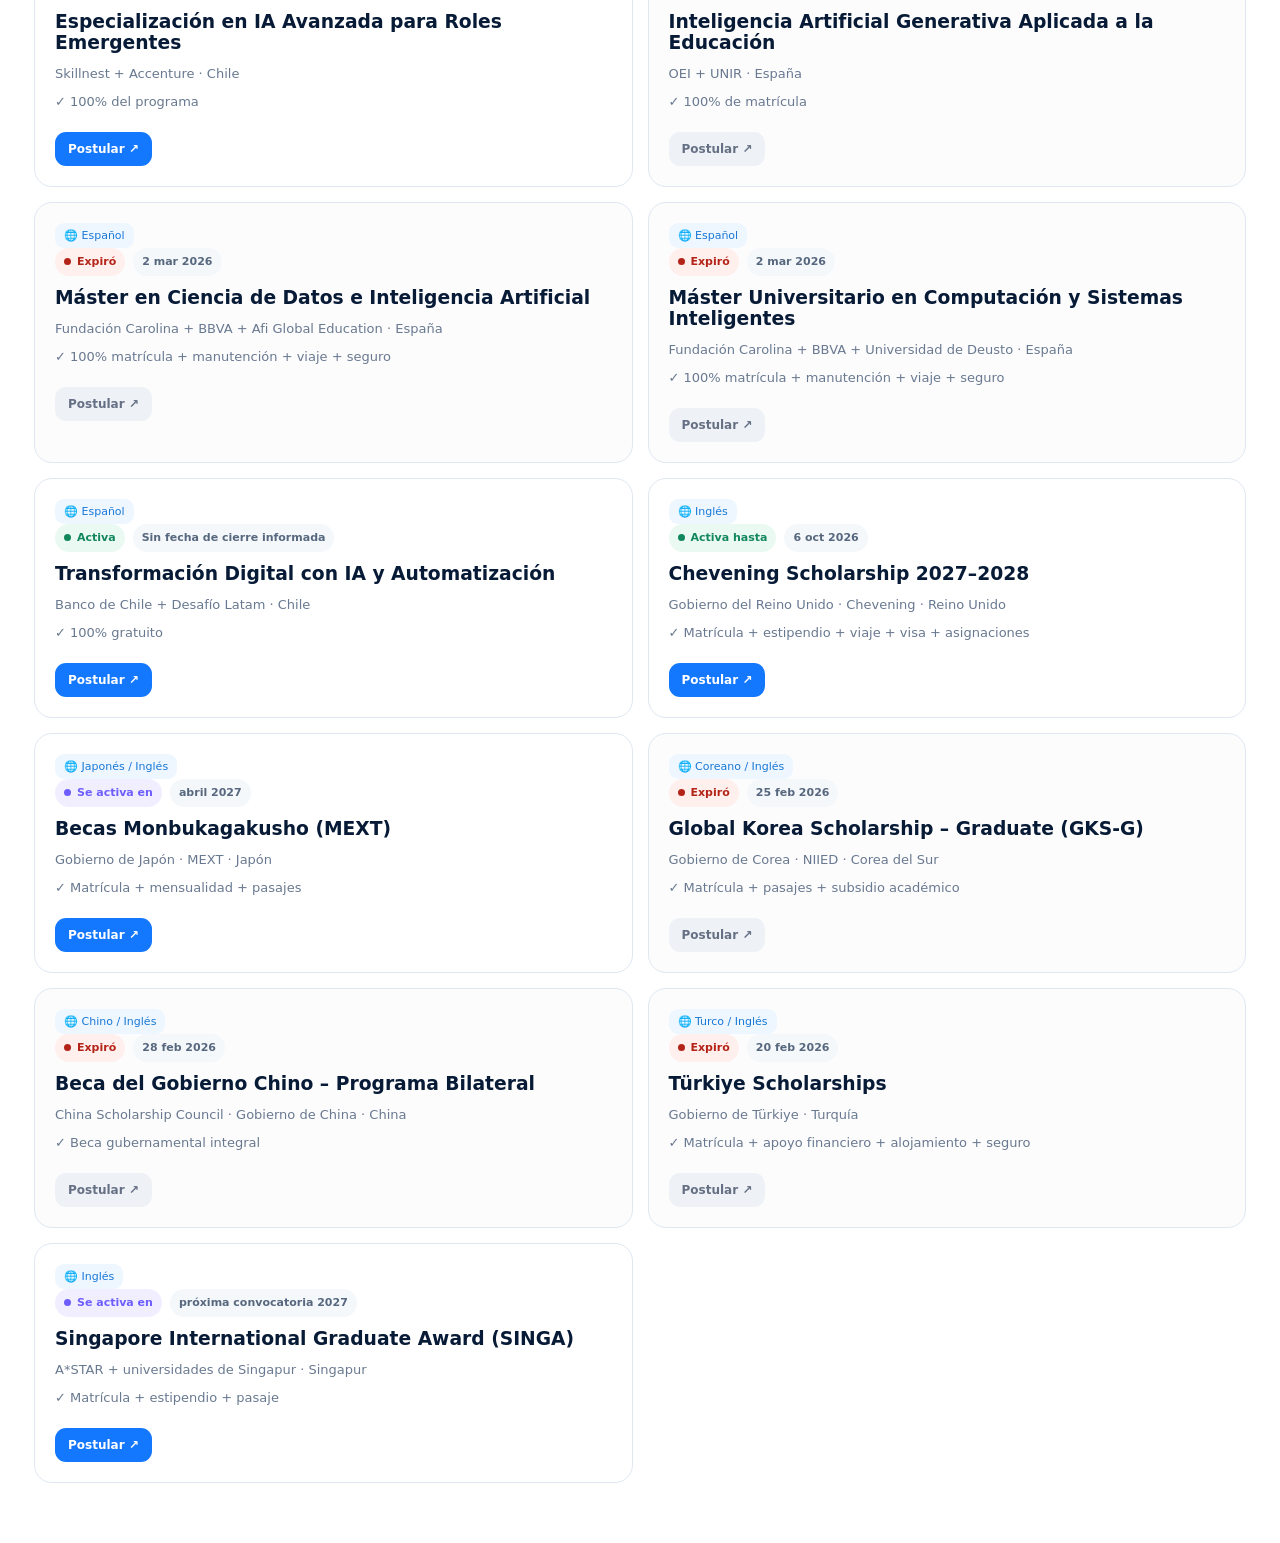
==== commit 97c2a170: "Refresh Becas100 mobile and Chile image cache" ====
--- a/becas100/stable/index.html
+++ b/becas100/stable/index.html
@@ -105,7 +105,7 @@
 {id:'turkiye',title:'Türkiye Scholarships',institution:'Gobierno de Türkiye',country:'Turquía',mode:'Presencial',level:'Pregrado / Máster / Doctorado',language:'Turco / Inglés',coverage:'Matrícula + apoyo financiero + alojamiento + seguro',status:'closed',url:'https://www.turkiyeburslari.gov.tr/announcements/turkiye-scholarships-2026-applications-121'},
 {id:'singa',title:'Singapore International Graduate Award (SINGA)',institution:'A*STAR + universidades de Singapur',country:'Singapur',mode:'Presencial',level:'Doctorado',language:'Inglés',coverage:'Matrícula + estipendio + pasaje',status:'upcoming',url:'https://www.a-star.edu.sg/qinc/scholarship'}];
 const META={
-'Chile':{flag:'🇨🇱',x:23,y:69,c:'#1688ff',img:'https://images.unsplash.com/photo-1518509562904-e7ef99cdcc86?auto=format&fit=crop&w=900&q=82'},
+'Chile':{flag:'🇨🇱',x:23,y:69,c:'#1688ff',img:'assets/chile-latest.jpg?v=6'},
 'España':{flag:'🇪🇸',x:49,y:38,c:'#ffbd24',img:'https://images.unsplash.com/photo-1539037116277-4db20889f2d4?auto=format&fit=crop&w=900&q=82'},
 'Reino Unido':{flag:'🇬🇧',x:45,y:27,c:'#30c98d',img:'https://images.unsplash.com/photo-1513635269975-59663e0ac1ad?auto=format&fit=crop&w=900&q=82'},
 'Japón':{flag:'🇯🇵',x:81,y:43,c:'#ff4476',img:'https://images.unsplash.com/photo-1528360983277-13d401cdc186?auto=format&fit=crop&w=900&q=82'},
@@ -134,6 +134,6 @@
 render();
 </script>
 <script src="auth-dashboard.js?v=1"></script>
-<script src="catalog-status.js?v=1"></script>
+<script src="catalog-status.js?v=6"></script>
 </body>
 </html>
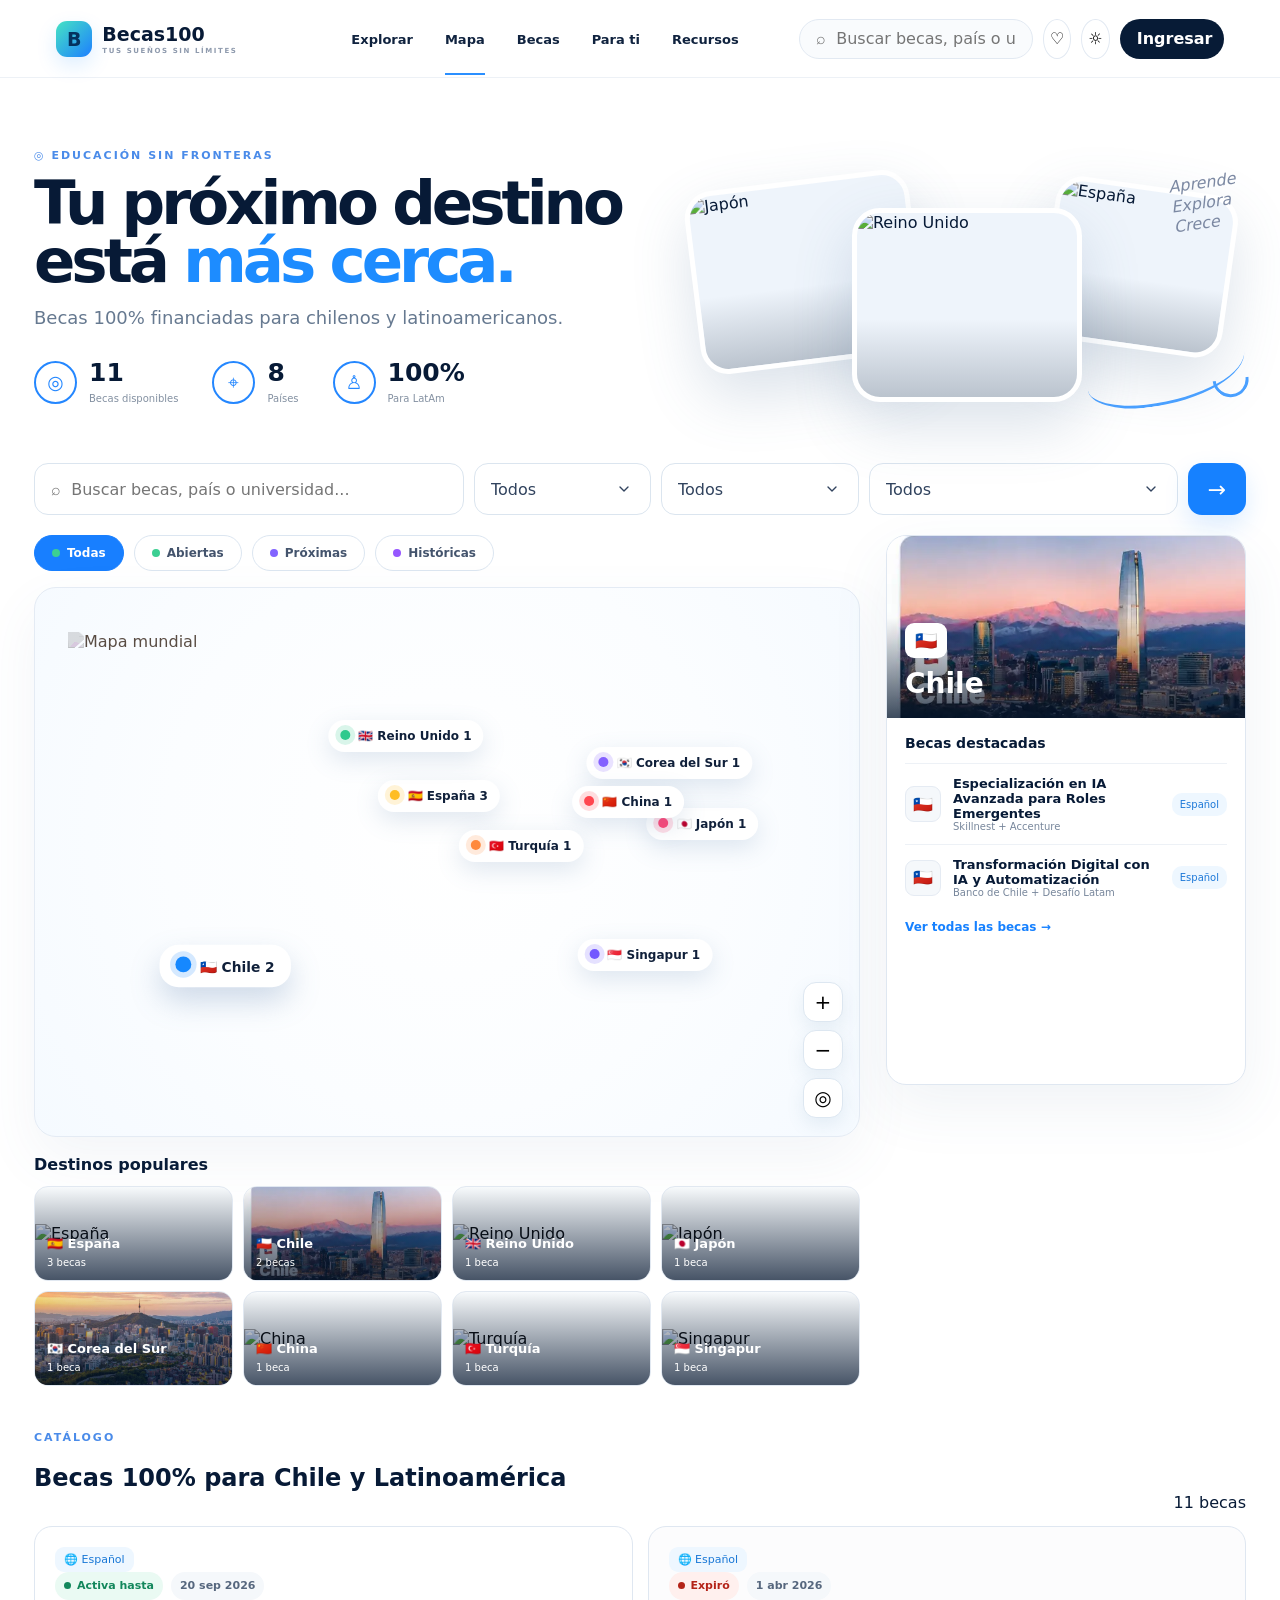
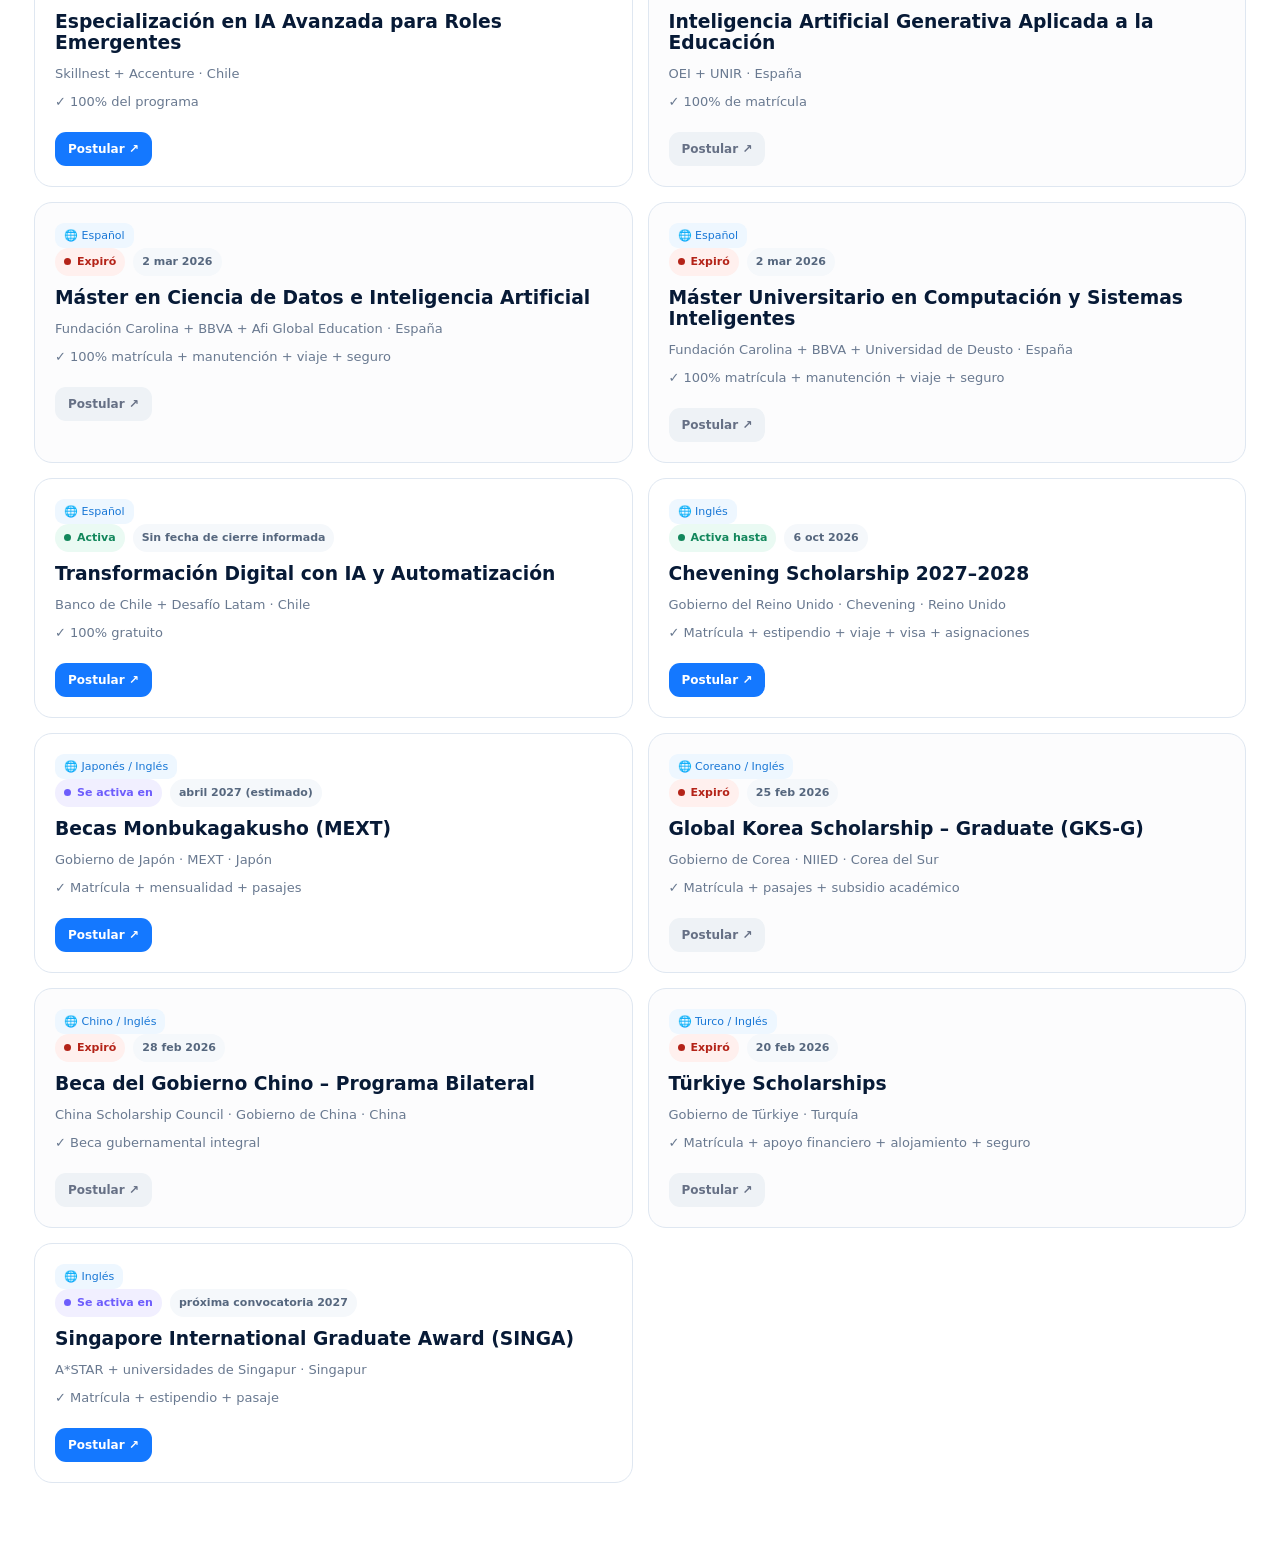
==== commit e5bbb67d: "Use fixed Chile image and mobile bundle v10" ====
--- a/becas100/stable/index.html
+++ b/becas100/stable/index.html
@@ -105,7 +105,7 @@
 {id:'turkiye',title:'Türkiye Scholarships',institution:'Gobierno de Türkiye',country:'Turquía',mode:'Presencial',level:'Pregrado / Máster / Doctorado',language:'Turco / Inglés',coverage:'Matrícula + apoyo financiero + alojamiento + seguro',status:'closed',url:'https://www.turkiyeburslari.gov.tr/announcements/turkiye-scholarships-2026-applications-121'},
 {id:'singa',title:'Singapore International Graduate Award (SINGA)',institution:'A*STAR + universidades de Singapur',country:'Singapur',mode:'Presencial',level:'Doctorado',language:'Inglés',coverage:'Matrícula + estipendio + pasaje',status:'upcoming',url:'https://www.a-star.edu.sg/qinc/scholarship'}];
 const META={
-'Chile':{flag:'🇨🇱',x:23,y:69,c:'#1688ff',img:'assets/chile-latest.jpg?v=6'},
+'Chile':{flag:'🇨🇱',x:23,y:69,c:'#1688ff',img:'assets/chile-fixed.jpg?rev=202609140050'},
 'España':{flag:'🇪🇸',x:49,y:38,c:'#ffbd24',img:'https://images.unsplash.com/photo-1539037116277-4db20889f2d4?auto=format&fit=crop&w=900&q=82'},
 'Reino Unido':{flag:'🇬🇧',x:45,y:27,c:'#30c98d',img:'https://images.unsplash.com/photo-1513635269975-59663e0ac1ad?auto=format&fit=crop&w=900&q=82'},
 'Japón':{flag:'🇯🇵',x:81,y:43,c:'#ff4476',img:'https://images.unsplash.com/photo-1528360983277-13d401cdc186?auto=format&fit=crop&w=900&q=82'},
@@ -134,6 +134,6 @@
 render();
 </script>
 <script src="auth-dashboard.js?v=1"></script>
-<script src="catalog-status.js?v=6"></script>
+<script src="catalog-status.js?v=10"></script>
 </body>
 </html>
